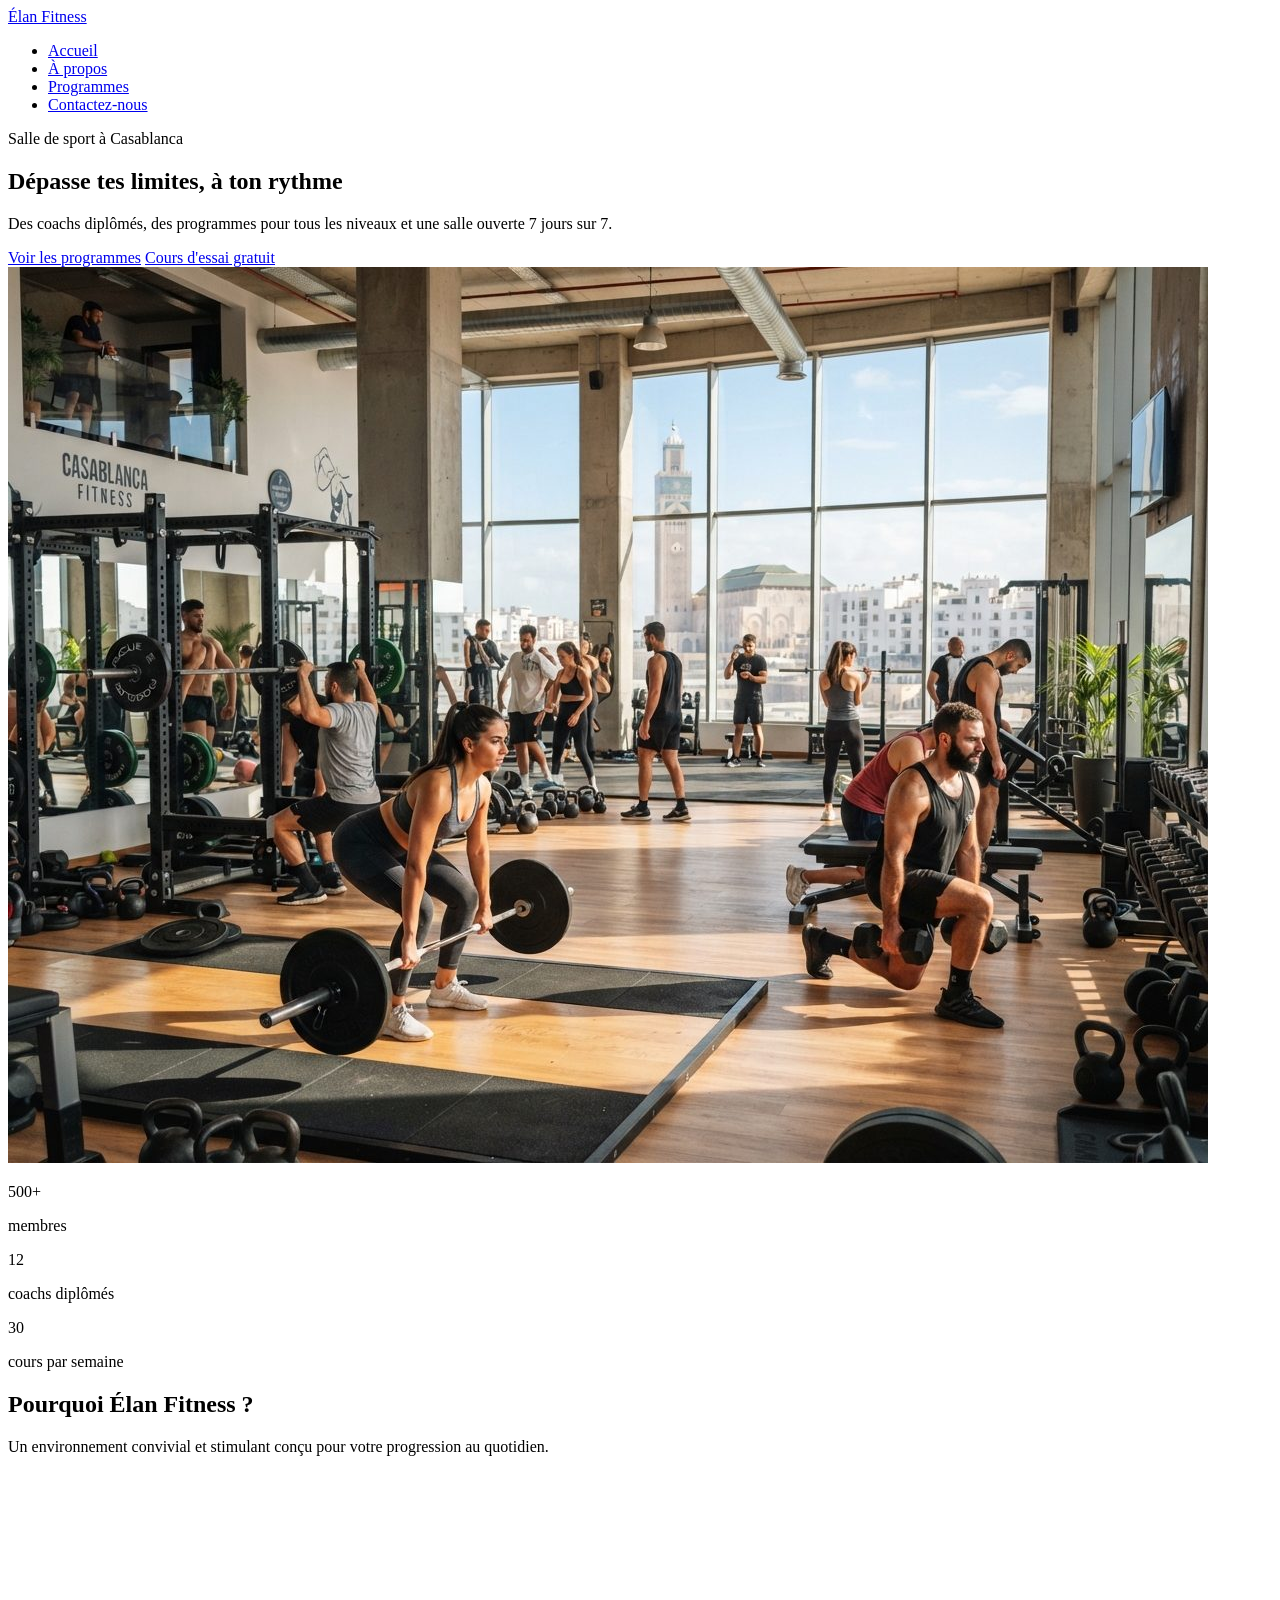
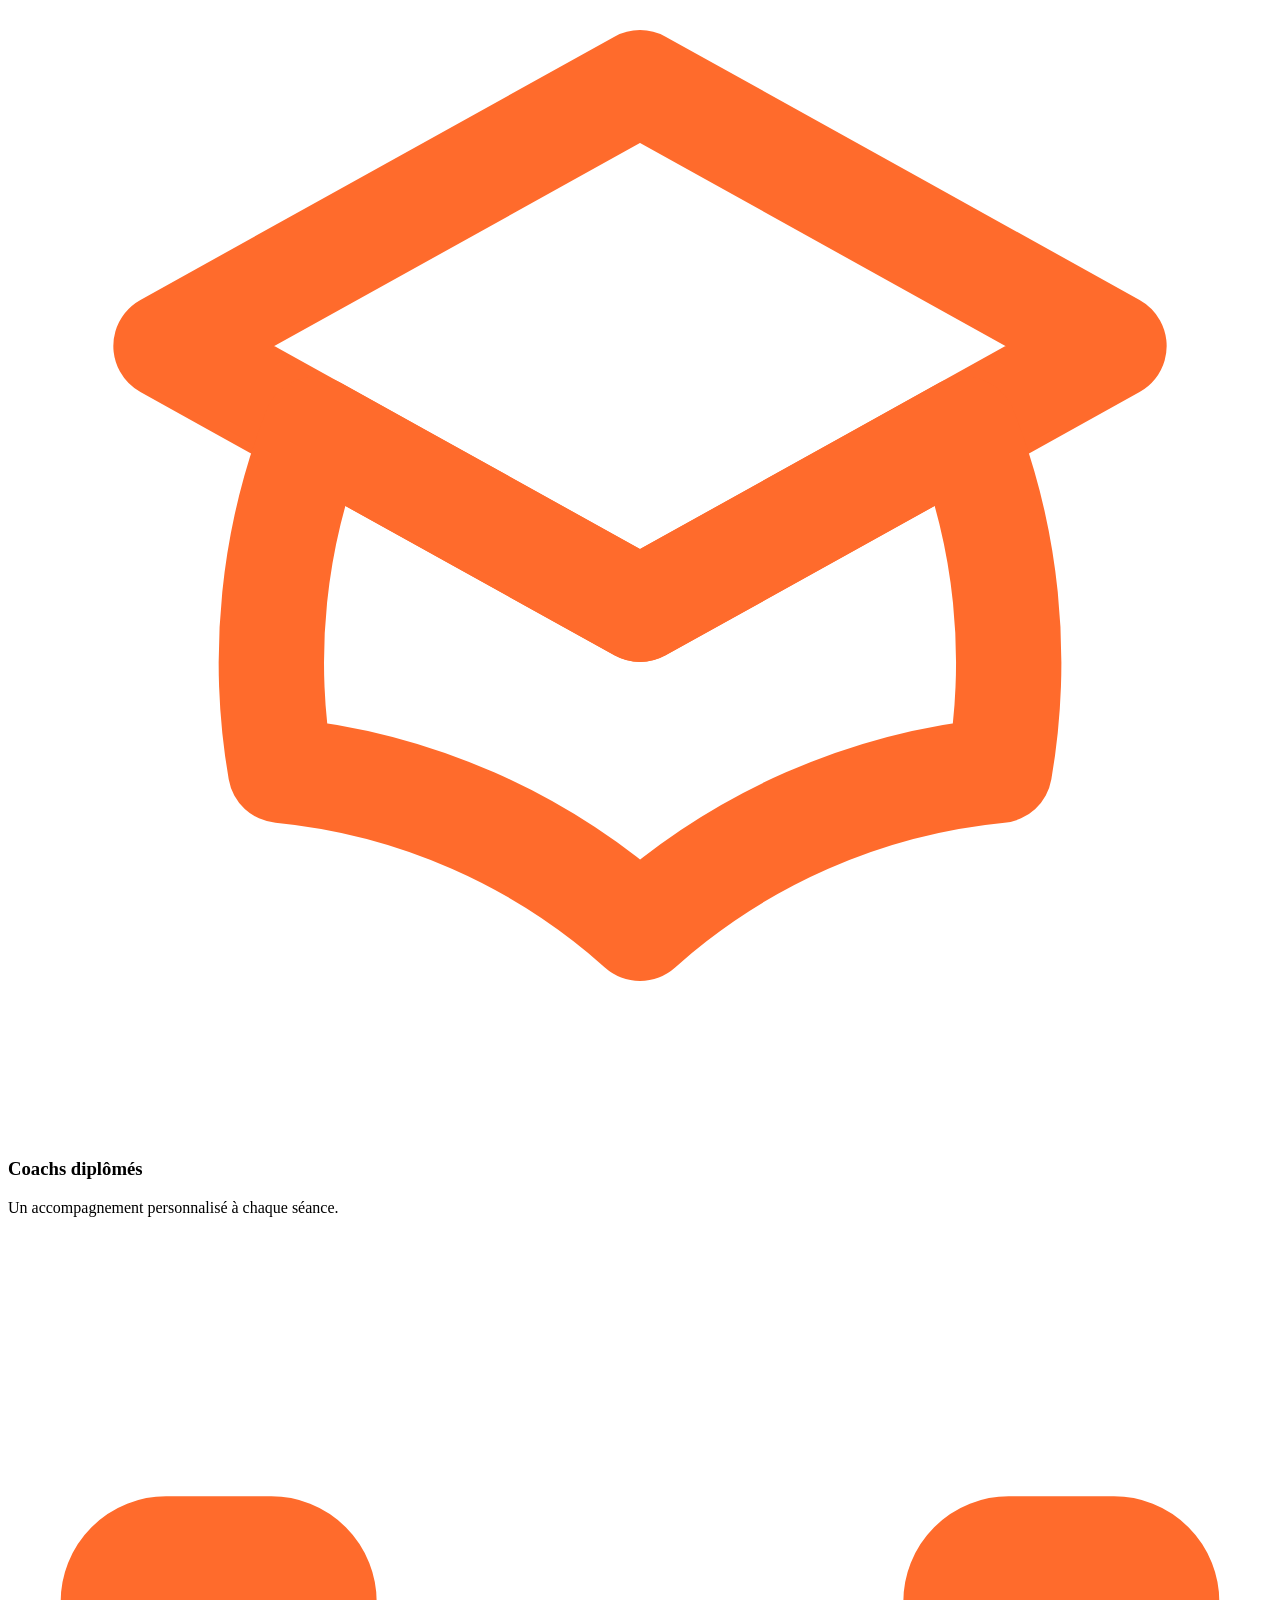
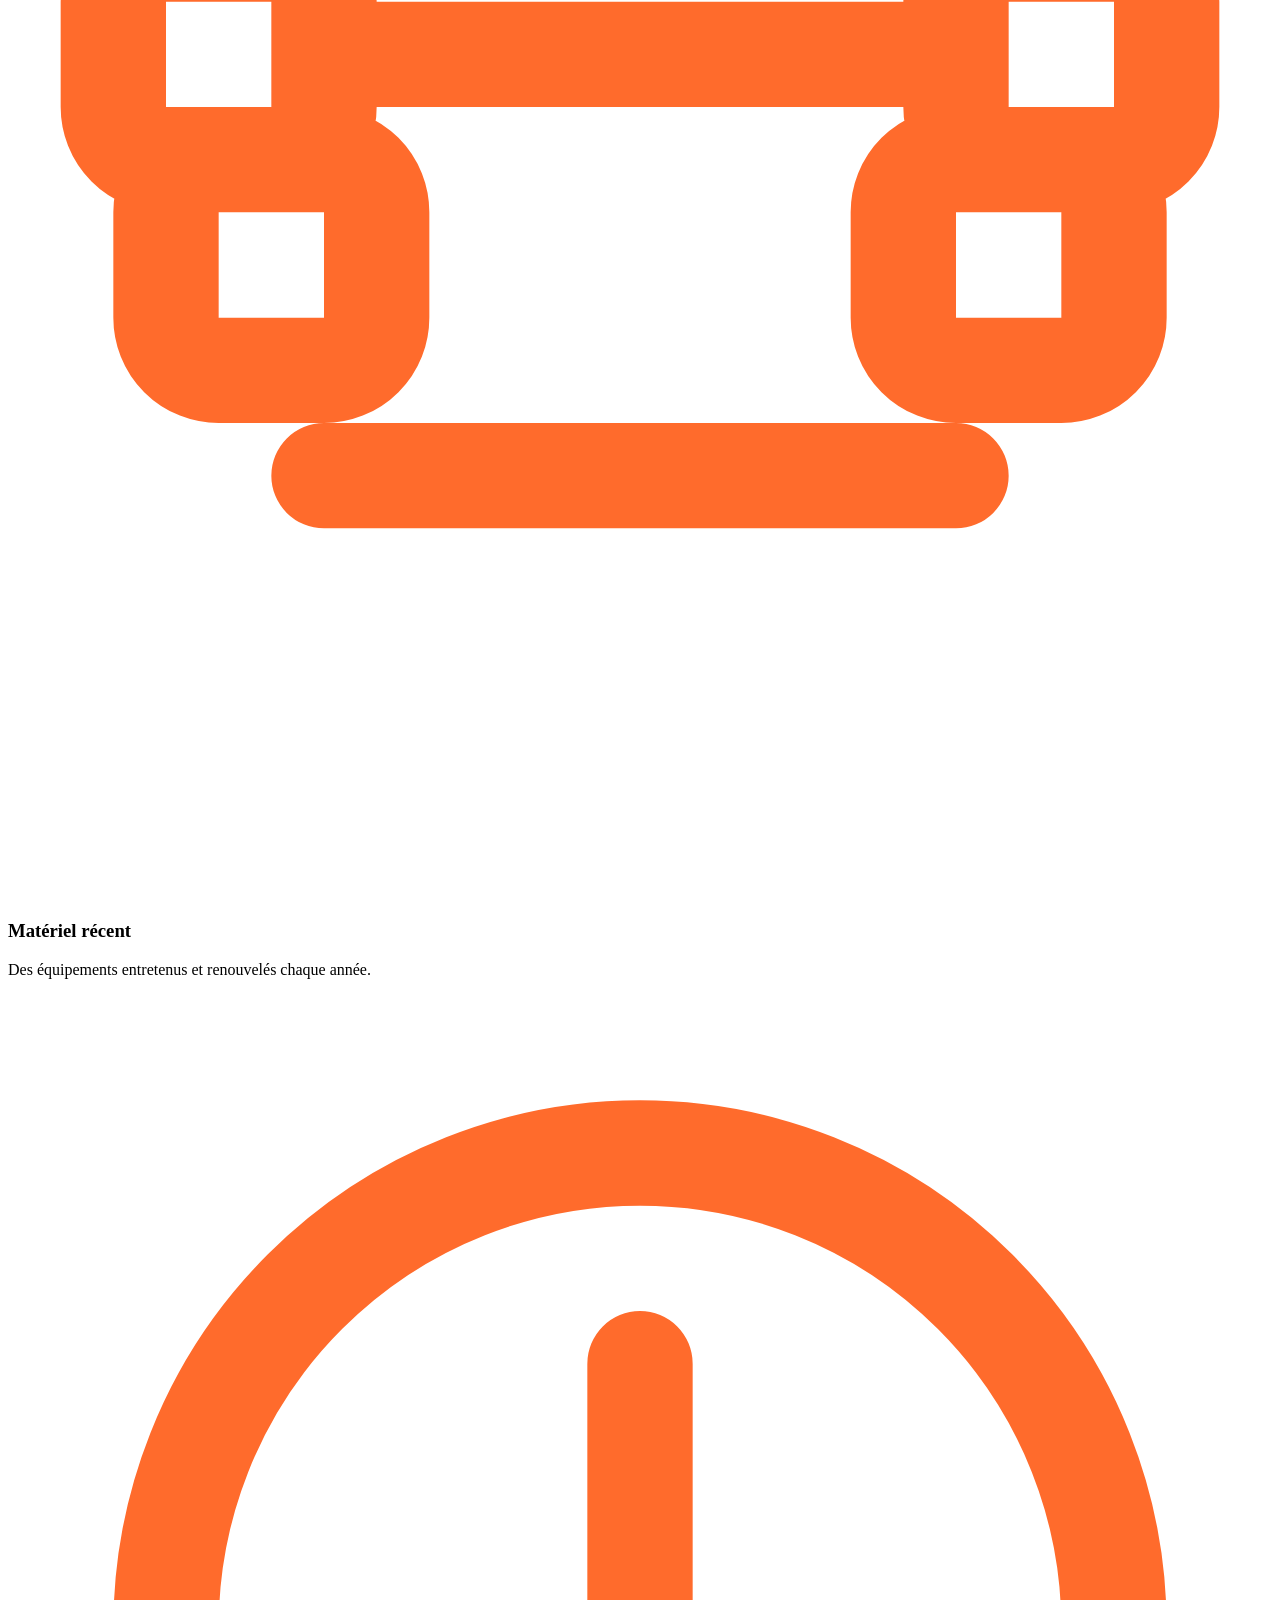
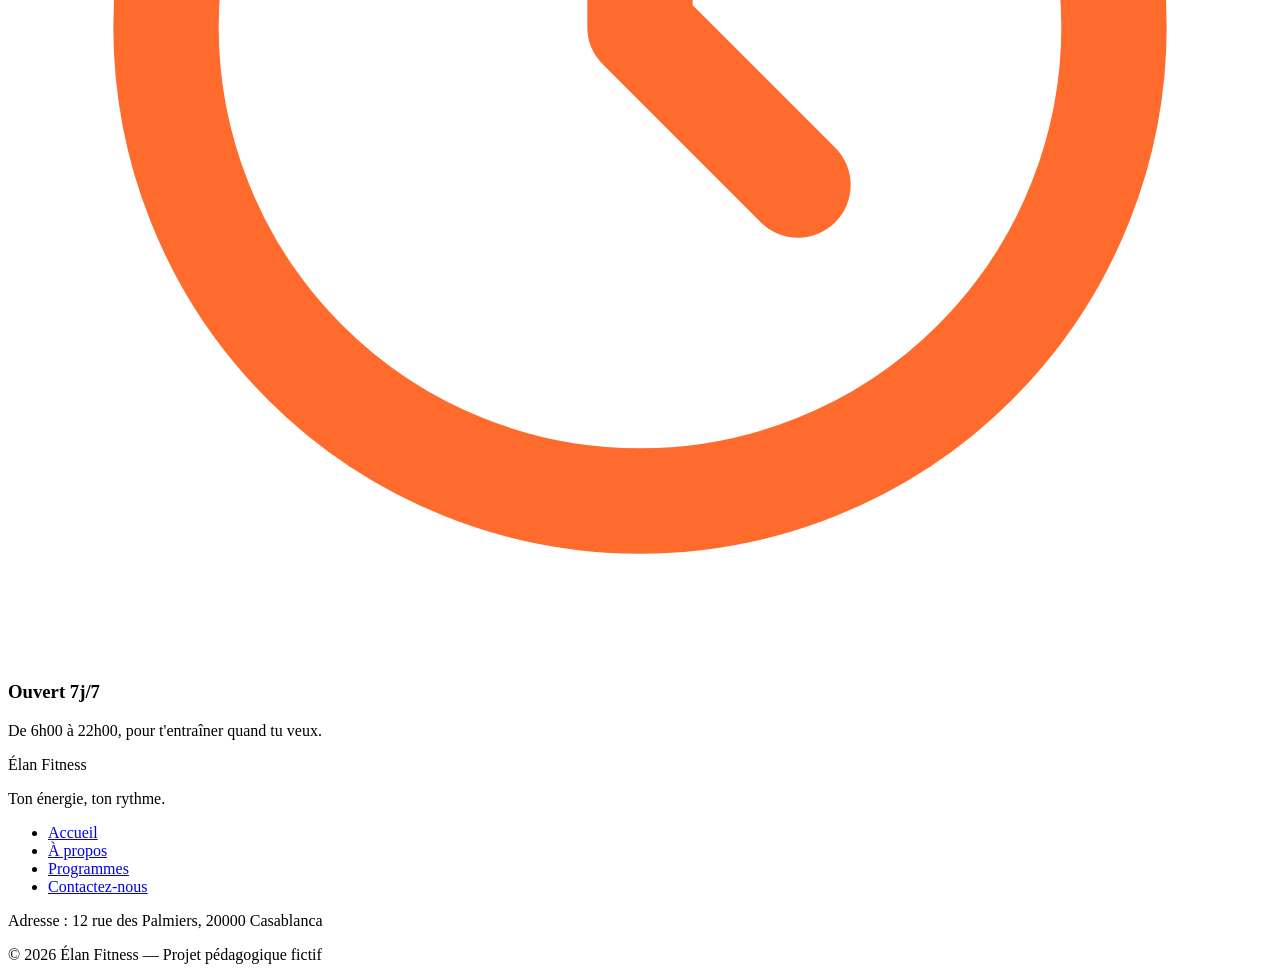
==== accueil.html @ c97a2274 "creer les pages separer" ====
<!DOCTYPE html>
<html lang="fr">
<head>
  <meta charset="UTF-8">
  <meta name="viewport" content="width=device-width, initial-scale=1">
  <meta name="description" content="Élan Fitness, salle de sport à Casablanca : musculation, yoga, cardio et boxe fitness avec des coachs diplômés. Réservez votre cours d'essai gratuit.">
  <title>Élan Fitness | Salle de sport à Casablanca</title>

  <link rel="preconnect" href="https://fonts.googleapis.com">
  <link rel="preconnect" href="https://fonts.gstatic.com" crossorigin>
  <link href="https://fonts.googleapis.com/css2?family=Inter:wght@400;500;600&family=Poppins:wght@600;700;800&display=swap" rel="stylesheet">

  <link rel="stylesheet" href="style.css">
</head>

<body>

  <header class="en-tete">
    <div class="conteneur en-tete-contenu">
      <a href="#accueil" class="logo">Élan Fitness</a>

      <nav aria-label="Navigation principale">
        <ul class="menu">
          <li><a href="accueil.html" class="lien-actif">Accueil</a></li>
          <li><a href="apropos.html">À propos</a></li>
          <li><a href="programmes.html">Programmes</a></li>
          <li><a href="contactez_nous.html">Contactez-nous</a></li>
        </ul>
      </nav>
    </div>
  </header>

  <main>

    <section  class="hero">
      <div class="conteneur">

        <div class="hero-contenu">
          <div class="hero-texte">
            <p class="sur-titre">Salle de sport à Casablanca</p>
            <h1>Dépasse tes limites, à ton rythme</h1>
            <p class="hero-description">
              Des coachs diplômés, des programmes pour tous les niveaux et une salle ouverte 7 jours sur 7.
            </p>
            <div class="boutons">
              <a href="#programmes" class="bouton bouton-principal">Voir les programmes</a>
              <a href="#contact" class="bouton bouton-secondaire">Cours d'essai gratuit</a>
            </div>
          </div>

          <img class="hero-image" src="img/hero.jpg" alt="Des personnes s'entraînent dans une salle de sport lumineuse à Casablanca">
        </div>

        <div class="chiffres">
          <div class="chiffre">
            <p class="chiffre-nombre">500+</p>
            <p>membres</p>
          </div>
          <div class="chiffre">
            <p class="chiffre-nombre">12</p>
            <p>coachs diplômés</p>
          </div>
          <div class="chiffre">
            <p class="chiffre-nombre">30</p>
            <p>cours par semaine</p>
          </div>
        </div>

      </div>
    </section>

    <section class="section section-blanche">
      <div class="conteneur">

        <div class="section-titre">
          <h2>Pourquoi Élan Fitness ?</h2>
          <p>Un environnement convivial et stimulant conçu pour votre progression au quotidien.</p>
        </div>

        <div class="cartes">
          <article class="carte carte-avantage">
            <div class="icone"><img src="img/icone-coach.svg" alt=""></div>
            <h3>Coachs diplômés</h3>
            <p>Un accompagnement personnalisé à chaque séance.</p>
          </article>

          <article class="carte carte-avantage">
            <div class="icone"><img src="img/icone-materiel.svg" alt=""></div>
            <h3>Matériel récent</h3>
            <p>Des équipements entretenus et renouvelés chaque année.</p>
          </article>

          <article class="carte carte-avantage">
            <div class="icone"><img src="img/icone-horloge.svg" alt=""></div>
            <h3>Ouvert 7j/7</h3>
            <p>De 6h00 à 22h00, pour t'entraîner quand tu veux.</p>
          </article>
        </div>

      </div>
    </section>

    

  </main>

  <footer class="pied-de-page">
    <div class="conteneur">

      <div class="pied-haut">
        <div>
          <p class="logo logo-clair">Élan Fitness</p>
          <p class="slogan">Ton énergie, ton rythme.</p>
        </div>

        <nav aria-label="Navigation du pied de page">
          <ul class="menu">
          <li><a href="accueil.html" class="lien-actif">Accueil</a></li>
          <li><a href="apropos.html">À propos</a></li>
          <li><a href="programmes.html">Programmes</a></li>
          <li><a href="contactez_nous.html">Contactez-nous</a></li>
        </ul>
        </nav>
      </div>

      <div class="pied-bas">
        <p>Adresse : 12 rue des Palmiers, 20000 Casablanca</p>
        <p>&copy; 2026 Élan Fitness — Projet pédagogique fictif</p>
      </div>

    </div>
  </footer>

</body>
</html>
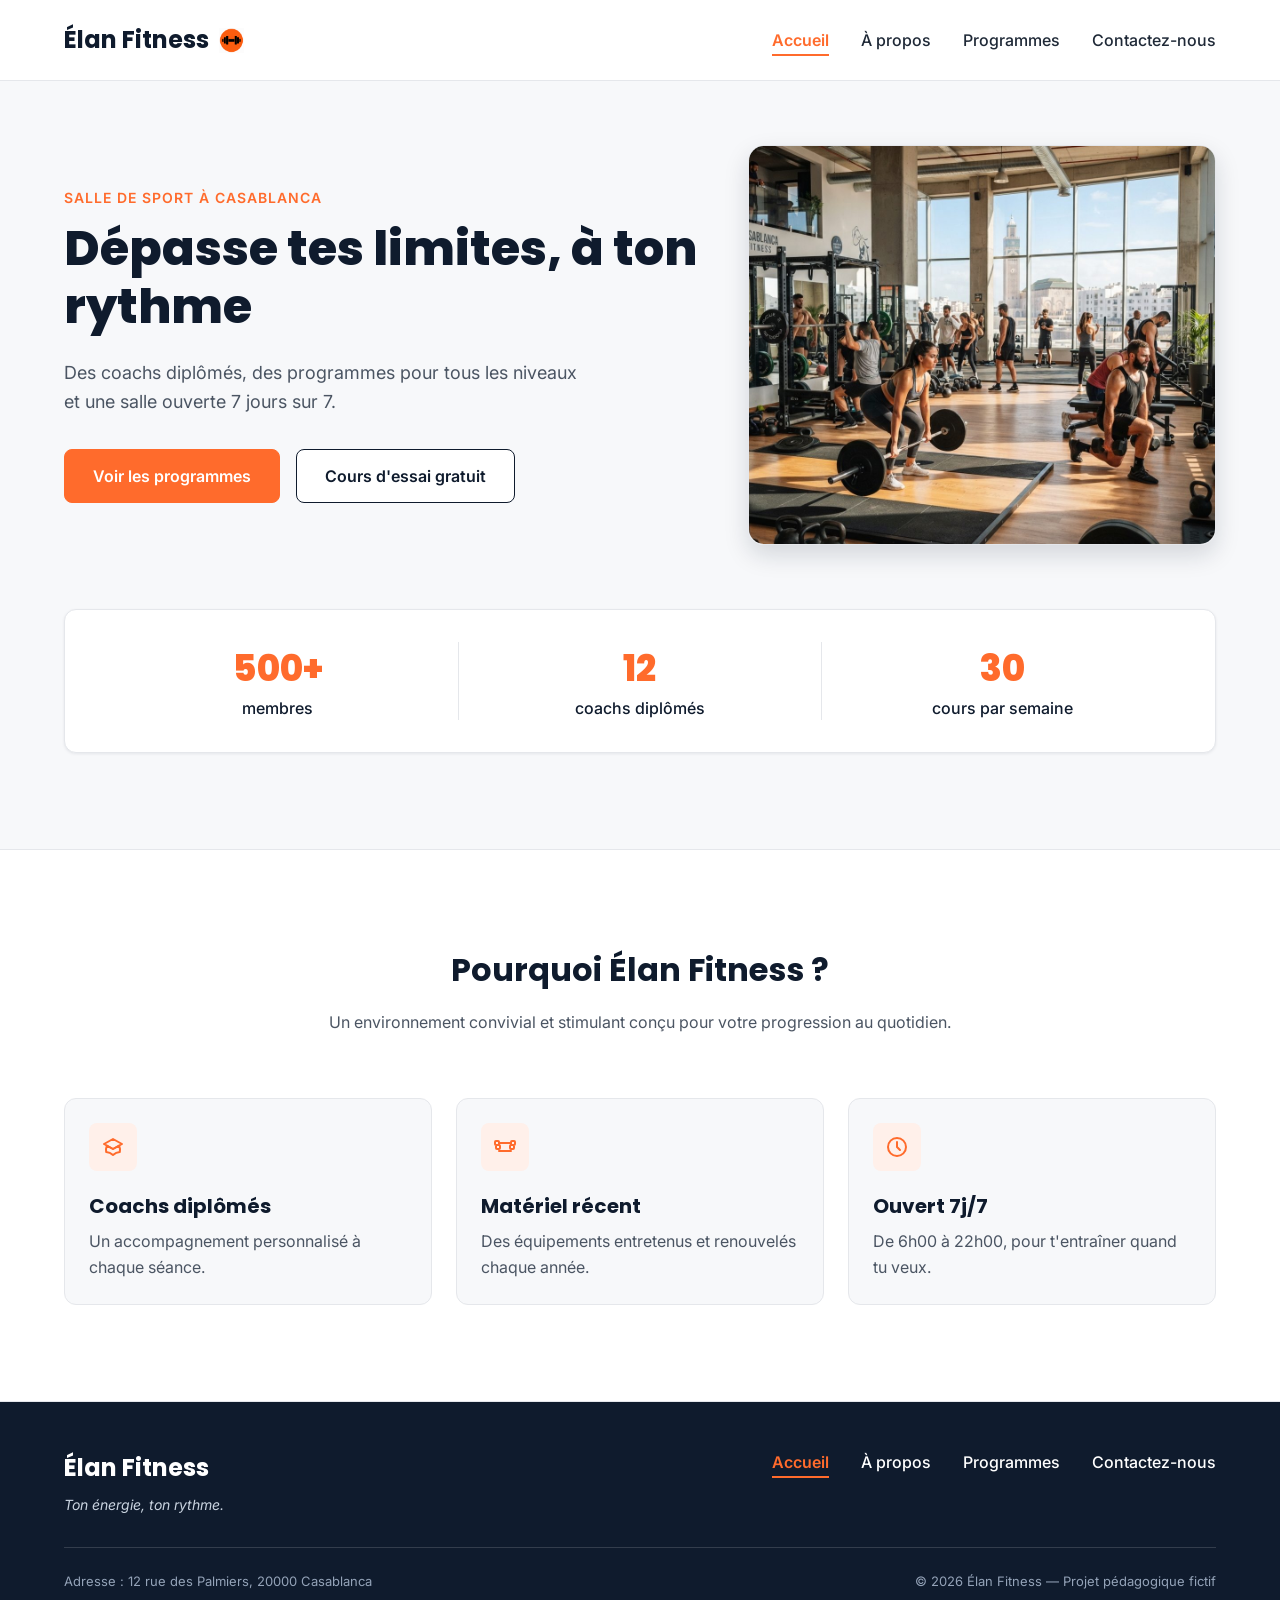
==== commit b7f7a363: "creer logo" ====
--- a/accueil.html
+++ b/accueil.html
@@ -4,6 +4,7 @@
   <meta charset="UTF-8">
   <meta name="viewport" content="width=device-width, initial-scale=1">
   <meta name="description" content="Élan Fitness, salle de sport à Casablanca : musculation, yoga, cardio et boxe fitness avec des coachs diplômés. Réservez votre cours d'essai gratuit.">
+  <link rel="icon" href="img/icone.png" type="image/png" >
   <title>Élan Fitness | Salle de sport à Casablanca</title>
 
   <link rel="preconnect" href="https://fonts.googleapis.com">
@@ -17,8 +18,9 @@
 
   <header class="en-tete">
     <div class="conteneur en-tete-contenu">
-      <a href="#accueil" class="logo">Élan Fitness</a>
-
+    
+      <a href="#accueil" class="logo">   Élan Fitness   <img src="img/icone.png" width="25px" height="25px" style="margin-left: 10px;">  </a>
+      
       <nav aria-label="Navigation principale">
         <ul class="menu">
           <li><a href="accueil.html" class="lien-actif">Accueil</a></li>
--- a/style.css
+++ b/style.css
@@ -0,0 +1,547 @@
+* {
+  box-sizing: border-box;
+  margin: 0;
+  padding: 0;
+}
+
+html {
+  scroll-behavior: smooth;
+}
+
+body {
+  font-family: 'Inter', Arial, sans-serif;
+  font-size: 16px;
+  line-height: 1.5;
+  color: #1F2937;
+  background-color: #F7F8FA;
+}
+
+h1, h2, h3, h4 {
+  font-family: 'Poppins', Arial, sans-serif;
+  color: #0F1B2D;
+}
+
+a {
+  color: inherit;
+  text-decoration: none;
+}
+
+ul {
+  list-style: none;
+}
+
+img {
+  display: block;
+  max-width: 100%;
+}
+
+a:focus-visible,
+button:focus-visible {
+  outline: 3px solid #FF6B2C;
+  outline-offset: 2px;
+}
+
+.conteneur {
+  width: 100%;
+  max-width: 1200px;
+  margin: 0 auto;
+  padding: 0 24px;
+}
+
+.section {
+  padding: 96px 0;
+}
+
+.section-blanche {
+  background-color: #FFFFFF;
+  border-top: 1px solid #E5E7EB;
+  border-bottom: 1px solid #E5E7EB;
+}
+
+.section-titre {
+  max-width: 640px;
+  margin: 0 auto 64px;
+  text-align: center;
+}
+
+.section-titre h2 {
+  font-size: 32px;
+  margin-bottom: 16px;
+}
+
+.section-titre h3 {
+  font-size: 26px;
+  margin-bottom: 12px;
+}
+
+.section-titre p {
+  color: #4B5563;
+}
+
+.sur-titre {
+  font-size: 14px;
+  font-weight: 600;
+  color: #FF6B2C;
+  text-transform: uppercase;
+  letter-spacing: 1px;
+  margin-bottom: 12px;
+}
+
+.bouton {
+  display: inline-block;
+  padding: 14px 28px;
+  border-radius: 8px;
+  font-size: 16px;
+  font-weight: 600;
+  text-align: center;
+  cursor: pointer;
+}
+
+.bouton-principal {
+  background-color: #FF6B2C;
+  border: 1px solid #FF6B2C;
+  color: #FFFFFF;
+}
+
+.bouton-principal:hover {
+  background-color: #F05817;
+}
+
+.bouton-secondaire {
+  background-color: #FFFFFF;
+  border: 1px solid #0F1B2D;
+  color: #0F1B2D;
+}
+
+.bouton-secondaire:hover {
+  background-color: #F3F4F6;
+}
+
+.cartes {
+  display: flex;
+  gap: 24px;
+}
+
+.carte {
+  flex: 1;
+  background-color: #FFFFFF;
+  border: 1px solid #E5E7EB;
+  border-radius: 12px;
+  box-shadow: 0 1px 3px rgba(15, 27, 45, 0.08);
+}
+
+.icone {
+  width: 48px;
+  height: 48px;
+  background-color: #FFF0EA;
+  border-radius: 8px;
+  display: flex;
+  align-items: center;
+  justify-content: center;
+}
+
+.icone img {
+  width: 24px;
+  height: 24px;
+}
+
+.icone-petite {
+  width: 32px;
+  height: 32px;
+  border-radius: 50%;
+}
+
+.icone-petite img {
+  width: 16px;
+  height: 16px;
+}
+
+.en-tete {
+  position: sticky;
+  top: 0;
+  z-index: 10;
+  background-color: #FFFFFF;
+  border-bottom: 1px solid #E5E7EB;
+}
+
+.en-tete-contenu {
+  height: 80px;
+  display: flex;
+  align-items: center;
+  justify-content: space-between;
+}
+
+.logo {
+  display: flex;
+  align-items: center;
+  font-family: 'Poppins', Arial, sans-serif;
+  font-size: 24px;
+  font-weight: 700;
+  color: #0F1B2D;
+}
+
+/* .logo::after {
+  content: "";
+  width: 10px;
+  height: 10px;
+  margin-left: 8px;
+  background-color: #FF6B2C;
+  border-radius: 50%;
+} */
+
+.menu {
+  display: flex;
+  gap: 32px;
+}
+
+.menu a {
+  font-weight: 500;
+  padding-bottom: 4px;
+  border-bottom: 2px solid transparent;
+}
+
+.menu a:hover {
+  color: #FF6B2C;
+}
+
+.menu .lien-actif {
+  color: #FF6B2C;
+  font-weight: 600;
+  border-bottom-color: #FF6B2C;
+}
+
+.hero {
+  padding: 64px 0 96px;
+}
+
+.hero-contenu {
+  display: flex;
+  align-items: center;
+  gap: 32px;
+}
+
+.hero-texte {
+  flex: 7;
+}
+
+.hero-texte h1 {
+  font-size: 48px;
+  font-weight: 800;
+  line-height: 1.2;
+  margin-bottom: 24px;
+}
+
+.hero-description {
+  max-width: 520px;
+  font-size: 18px;
+  line-height: 1.6;
+  color: #4B5563;
+  margin-bottom: 32px;
+}
+
+.boutons {
+  display: flex;
+  flex-wrap: wrap;
+  gap: 16px;
+}
+
+.hero-image {
+  flex: 5;
+  min-width: 0;
+  height: 400px;
+  object-fit: cover;
+  border-radius: 16px;
+  border: 1px solid #E5E7EB;
+  box-shadow: 0 10px 25px rgba(15, 27, 45, 0.15);
+}
+
+.chiffres {
+  display: flex;
+  margin-top: 64px;
+  padding: 32px;
+  background-color: #FFFFFF;
+  border: 1px solid #E5E7EB;
+  border-radius: 12px;
+  box-shadow: 0 1px 3px rgba(15, 27, 45, 0.08);
+}
+
+.chiffre {
+  flex: 1;
+  text-align: center;
+  font-weight: 500;
+  color: #0F1B2D;
+}
+
+.chiffre + .chiffre {
+  border-left: 1px solid #E5E7EB;
+}
+
+.chiffre-nombre {
+  font-family: 'Poppins', Arial, sans-serif;
+  font-size: 36px;
+  font-weight: 800;
+  color: #FF6B2C;
+}
+
+.carte-avantage {
+  padding: 24px;
+  background-color: #F7F8FA;
+  box-shadow: none;
+}
+
+.carte-avantage .icone {
+  margin-bottom: 20px;
+}
+
+.carte-avantage h3 {
+  font-size: 20px;
+  margin-bottom: 8px;
+}
+
+.carte-avantage p {
+  color: #4B5563;
+  line-height: 1.6;
+}
+
+.apropos-contenu {
+  display: flex;
+  align-items: center;
+  gap: 64px;
+}
+
+.apropos-texte {
+  flex: 7;
+}
+
+.apropos-texte h2 {
+  font-size: 36px;
+  line-height: 1.2;
+  margin-bottom: 20px;
+}
+
+.apropos-texte p {
+  color: #4B5563;
+  line-height: 1.7;
+  margin-bottom: 16px;
+}
+
+.valeurs {
+  display: flex;
+  gap: 16px;
+  margin-top: 32px;
+}
+
+.valeur {
+  flex: 1;
+  display: flex;
+  align-items: center;
+  gap: 12px;
+  padding: 12px 16px;
+  background-color: #FFFFFF;
+  border: 1px solid #E5E7EB;
+  border-radius: 12px;
+  font-family: 'Poppins', Arial, sans-serif;
+  font-size: 14px;
+  font-weight: 600;
+  color: #0F1B2D;
+}
+
+.apropos-image {
+  flex: 5;
+  min-width: 0;
+  height: 360px;
+  object-fit: cover;
+  border-radius: 16px;
+  box-shadow: 0 10px 25px rgba(15, 27, 45, 0.15);
+}
+
+.carte-programme {
+  display: flex;
+  flex-direction: column;
+  overflow: hidden;
+}
+
+.carte-programme > img {
+  width: 100%;
+  height: 200px;
+  object-fit: cover;
+}
+
+.programme-corps {
+  flex: 1;
+  display: flex;
+  flex-direction: column;
+  padding: 20px;
+}
+
+.programme-corps h3 {
+  font-size: 20px;
+  margin-bottom: 8px;
+}
+
+.programme-corps p {
+  font-size: 15px;
+  color: #4B5563;
+}
+
+.etiquette {
+  align-self: flex-start;
+  padding: 4px 10px;
+  margin-bottom: 12px;
+  border-radius: 6px;
+  font-size: 12px;
+  font-weight: 600;
+}
+
+.etiquette-orange {
+  background-color: #FFEDE5;
+  color: #C2410C;
+}
+
+.etiquette-bleue {
+  background-color: #DBEAFE;
+  color: #1D4ED8;
+}
+
+.etiquette-verte {
+  background-color: #D1FAE5;
+  color: #047857;
+}
+
+.programme-corps .duree {
+  display: flex;
+  align-items: center;
+  gap: 8px;
+  margin-top: auto;
+  padding-top: 16px;
+  border-top: 1px solid #E5E7EB;
+  font-size: 13px;
+  font-weight: 600;
+  color: #0F1B2D;
+}
+
+.programme-corps h3 + p {
+  margin-bottom: 16px;
+}
+
+.duree img {
+  width: 16px;
+  height: 16px;
+}
+
+.formules {
+  margin-top: 96px;
+}
+
+.formule {
+  position: relative;
+  display: flex;
+  flex-direction: column;
+  padding: 28px;
+}
+
+.formule h4 {
+  font-size: 20px;
+}
+
+.prix {
+  margin: 8px 0 16px;
+  font-family: 'Poppins', Arial, sans-serif;
+  font-size: 30px;
+  font-weight: 800;
+  color: #FF6B2C;
+}
+
+.prix span {
+  font-family: 'Inter', Arial, sans-serif;
+  font-size: 16px;
+  font-weight: 500;
+  color: #4B5563;
+}
+
+.prix-note {
+  margin: -8px 0 16px;
+  font-size: 13px;
+  color: #4B5563;
+}
+
+.formule-liste {
+  flex: 1;
+  margin-bottom: 24px;
+}
+
+.formule-liste li {
+  padding-left: 28px;
+  margin-bottom: 12px;
+  font-size: 15px;
+  background-image: url('img/icone-check.svg');
+  background-repeat: no-repeat;
+  background-position: left center;
+  background-size: 16px;
+}
+
+.formule .bouton {
+  display: block;
+}
+
+.formule-populaire {
+  border: 2px solid #FF6B2C;
+  box-shadow: 0 10px 25px rgba(255, 107, 44, 0.2);
+}
+
+.badge-populaire {
+  position: absolute;
+  top: -14px;
+  left: 50%;
+  transform: translateX(-50%);
+  padding: 4px 14px;
+  background-color: #FF6B2C;
+  border-radius: 999px;
+  font-size: 12px;
+  font-weight: 700;
+  text-transform: uppercase;
+  color: #FFFFFF;
+}
+
+.pied-de-page {
+  padding: 48px 0 32px;
+  background-color: #0F1B2D;
+  color: #FFFFFF;
+}
+
+.pied-haut {
+  display: flex;
+  justify-content: space-between;
+  align-items: flex-start;
+  padding-bottom: 32px;
+  border-bottom: 1px solid rgba(255, 255, 255, 0.15);
+}
+
+.logo-clair {
+  color: #FFFFFF;
+}
+
+.slogan {
+  margin-top: 8px;
+  font-size: 14px;
+  font-style: italic;
+  color: #CBD5E1;
+}
+
+.menu-pied {
+  gap: 24px;
+}
+
+.menu-pied a {
+  font-size: 14px;
+  font-weight: 400;
+  color: #E2E8F0;
+}
+
+.pied-bas {
+  display: flex;
+  justify-content: space-between;
+  margin-top: 24px;
+  font-size: 13px;
+  color: #94A3B8;
+}
